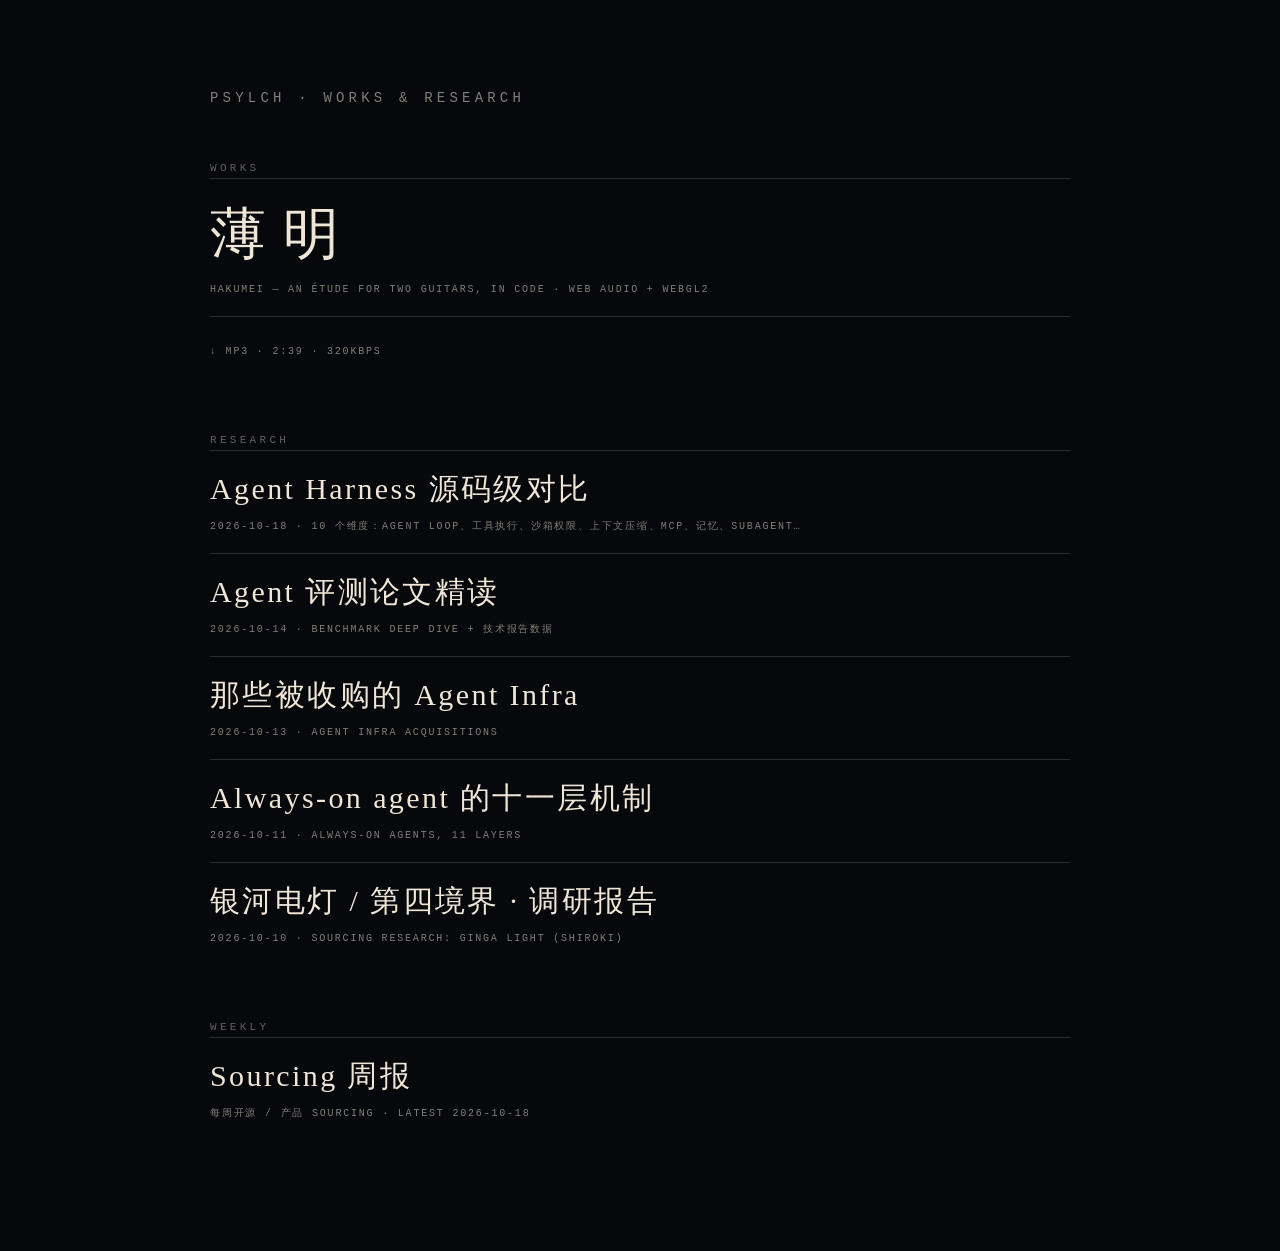
==== index.html @ 9411a04f "Add research index to homepage" ====
<!DOCTYPE html>
<html lang="zh"><head><meta charset="utf-8"><meta name="viewport" content="width=device-width,initial-scale=1">
<title>psylch</title>
<style>
html,body{margin:0;min-height:100%;background:#07080b;color:#efe6d8;font-family:"Hiragino Mincho ProN","Noto Serif JP","Noto Serif SC",Georgia,serif}
main{max-width:860px;margin:0 auto;padding:10vh 8vw 12vh;display:grid;gap:56px}
h1{margin:0;font-weight:300;letter-spacing:.3em;font-size:14px;font-family:ui-monospace,Menlo,monospace;color:#efe6d888}
h2{margin:0 0 4px;font-weight:300;letter-spacing:.3em;font-size:11px;font-family:ui-monospace,Menlo,monospace;color:#efe6d866;text-transform:uppercase}
a{color:inherit;text-decoration:none;display:block;border-top:1px solid #efe6d82a;padding:18px 0}
a b{font-weight:300;font-size:clamp(20px,3vw,30px);letter-spacing:.08em}
a.big b{font-size:clamp(32px,5vw,56px);letter-spacing:.3em}
a span{display:block;margin-top:8px;font:10px/1.7 ui-monospace,Menlo,monospace;letter-spacing:.18em;text-transform:uppercase;color:#efe6d888}
a:hover b{color:#fff}
#more:empty{display:none}
</style></head><body><main>
<h1>PSYLCH · WORKS &amp; RESEARCH</h1>

<section>
<h2>Works</h2>
<a class="big" href="hakumei/"><b>薄明</b><span>hakumei — an étude for two guitars, in code · web audio + webgl2</span></a>
<a href="hakumei/hakumei.mp3"><span>↓ mp3 · 2:39 · 320kbps</span></a>
</section>

<section>
<h2>Research</h2>
<a href="harness-source-compare/"><b>Agent Harness 源码级对比</b><span>2026-10-18 · 10 个维度：agent loop、工具执行、沙箱权限、上下文压缩、MCP、记忆、subagent…</span></a>
<a href="bench-deepdive/"><b>Agent 评测论文精读</b><span>2026-10-14 · benchmark deep dive + 技术报告数据</span></a>
<a href="agent-infra-acquired/"><b>那些被收购的 Agent Infra</b><span>2026-10-13 · agent infra acquisitions</span></a>
<a href="always-on-agents/"><b>Always-on agent 的十一层机制</b><span>2026-10-11 · always-on agents, 11 layers</span></a>
<a href="sourcing-ginga-light/"><b>银河电灯 / 第四境界 · 调研报告</b><span>2026-10-10 · sourcing research: Ginga Light (Shiroki)</span></a>
</section>

<section>
<h2>Weekly</h2>
<a href="sourcing/"><b>Sourcing 周报</b><span>每周开源 / 产品 sourcing · latest 2026-10-18</span></a>
</section>

<section id="more-wrap" hidden>
<h2>New · auto-listed</h2>
<div id="more"></div>
</section>
</main>
<script>
// 自动补列：任何开了 GitHub Pages、但上面还没写进目录的新仓库，会出现在 "New" 一栏
(async()=>{try{
 const known=new Set([...document.querySelectorAll('main a')].map(a=>a.getAttribute('href').split('/')[0]).concat(['psylch.github.io']));
 const r=await fetch('https://api.github.com/users/psylch/repos?per_page=100&sort=pushed');if(!r.ok)return;
 const repos=(await r.json()).filter(x=>x.has_pages&&!known.has(x.name));
 if(!repos.length)return;const box=document.getElementById('more');
 for(const x of repos){const a=document.createElement('a');a.href=x.name+'/';
  a.innerHTML='<b></b><span></span>';a.querySelector('b').textContent=x.description||x.name;
  a.querySelector('span').textContent=x.pushed_at.slice(0,10)+' · '+x.name;box.appendChild(a);}
 document.getElementById('more-wrap').hidden=false;
}catch(e){}})();
</script>
</body></html>
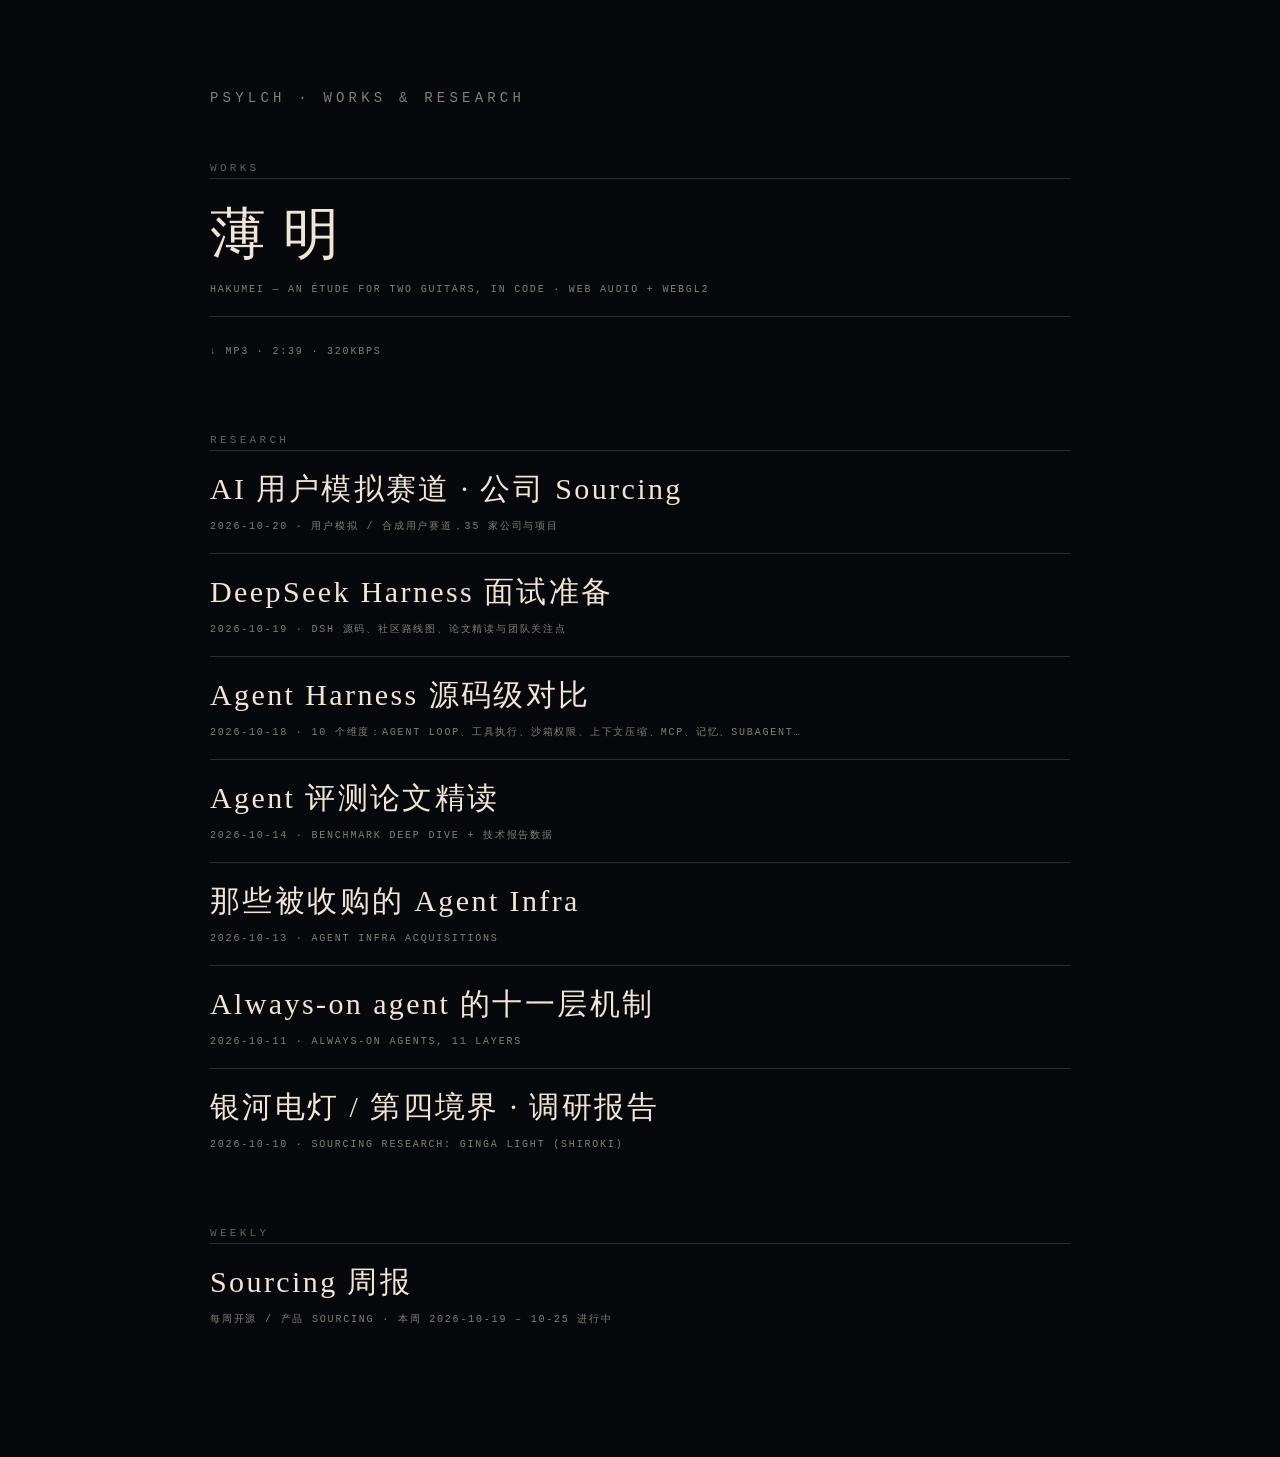
==== commit 4698c78d: "index: add dsh-interview-prep, sourcing-user-simulation; weekly -> rising-projects" ====
--- a/index.html
+++ b/index.html
@@ -23,6 +23,8 @@
 
 <section>
 <h2>Research</h2>
+<a href="sourcing-user-simulation/"><b>AI 用户模拟赛道 · 公司 Sourcing</b><span>2026-10-20 · 用户模拟 / 合成用户赛道，35 家公司与项目</span></a>
+<a href="dsh-interview-prep/"><b>DeepSeek Harness 面试准备</b><span>2026-10-19 · dsh 源码、社区路线图、论文精读与团队关注点</span></a>
 <a href="harness-source-compare/"><b>Agent Harness 源码级对比</b><span>2026-10-18 · 10 个维度：agent loop、工具执行、沙箱权限、上下文压缩、MCP、记忆、subagent…</span></a>
 <a href="bench-deepdive/"><b>Agent 评测论文精读</b><span>2026-10-14 · benchmark deep dive + 技术报告数据</span></a>
 <a href="agent-infra-acquired/"><b>那些被收购的 Agent Infra</b><span>2026-10-13 · agent infra acquisitions</span></a>
@@ -32,7 +34,7 @@
 
 <section>
 <h2>Weekly</h2>
-<a href="sourcing/"><b>Sourcing 周报</b><span>每周开源 / 产品 sourcing · latest 2026-10-18</span></a>
+<a href="rising-projects/"><b>Sourcing 周报</b><span>每周开源 / 产品 sourcing · 本周 2026-10-19 – 10-25 进行中</span></a>
 </section>
 
 <section id="more-wrap" hidden>
@@ -43,7 +45,7 @@
 <script>
 // 自动补列：任何开了 GitHub Pages、但上面还没写进目录的新仓库，会出现在 "New" 一栏
 (async()=>{try{
- const known=new Set([...document.querySelectorAll('main a')].map(a=>a.getAttribute('href').split('/')[0]).concat(['psylch.github.io']));
+ const known=new Set([...document.querySelectorAll('main a')].map(a=>a.getAttribute('href').split('/')[0]).concat(['psylch.github.io','sourcing']));
  const r=await fetch('https://api.github.com/users/psylch/repos?per_page=100&sort=pushed');if(!r.ok)return;
  const repos=(await r.json()).filter(x=>x.has_pages&&!known.has(x.name));
  if(!repos.length)return;const box=document.getElementById('more');
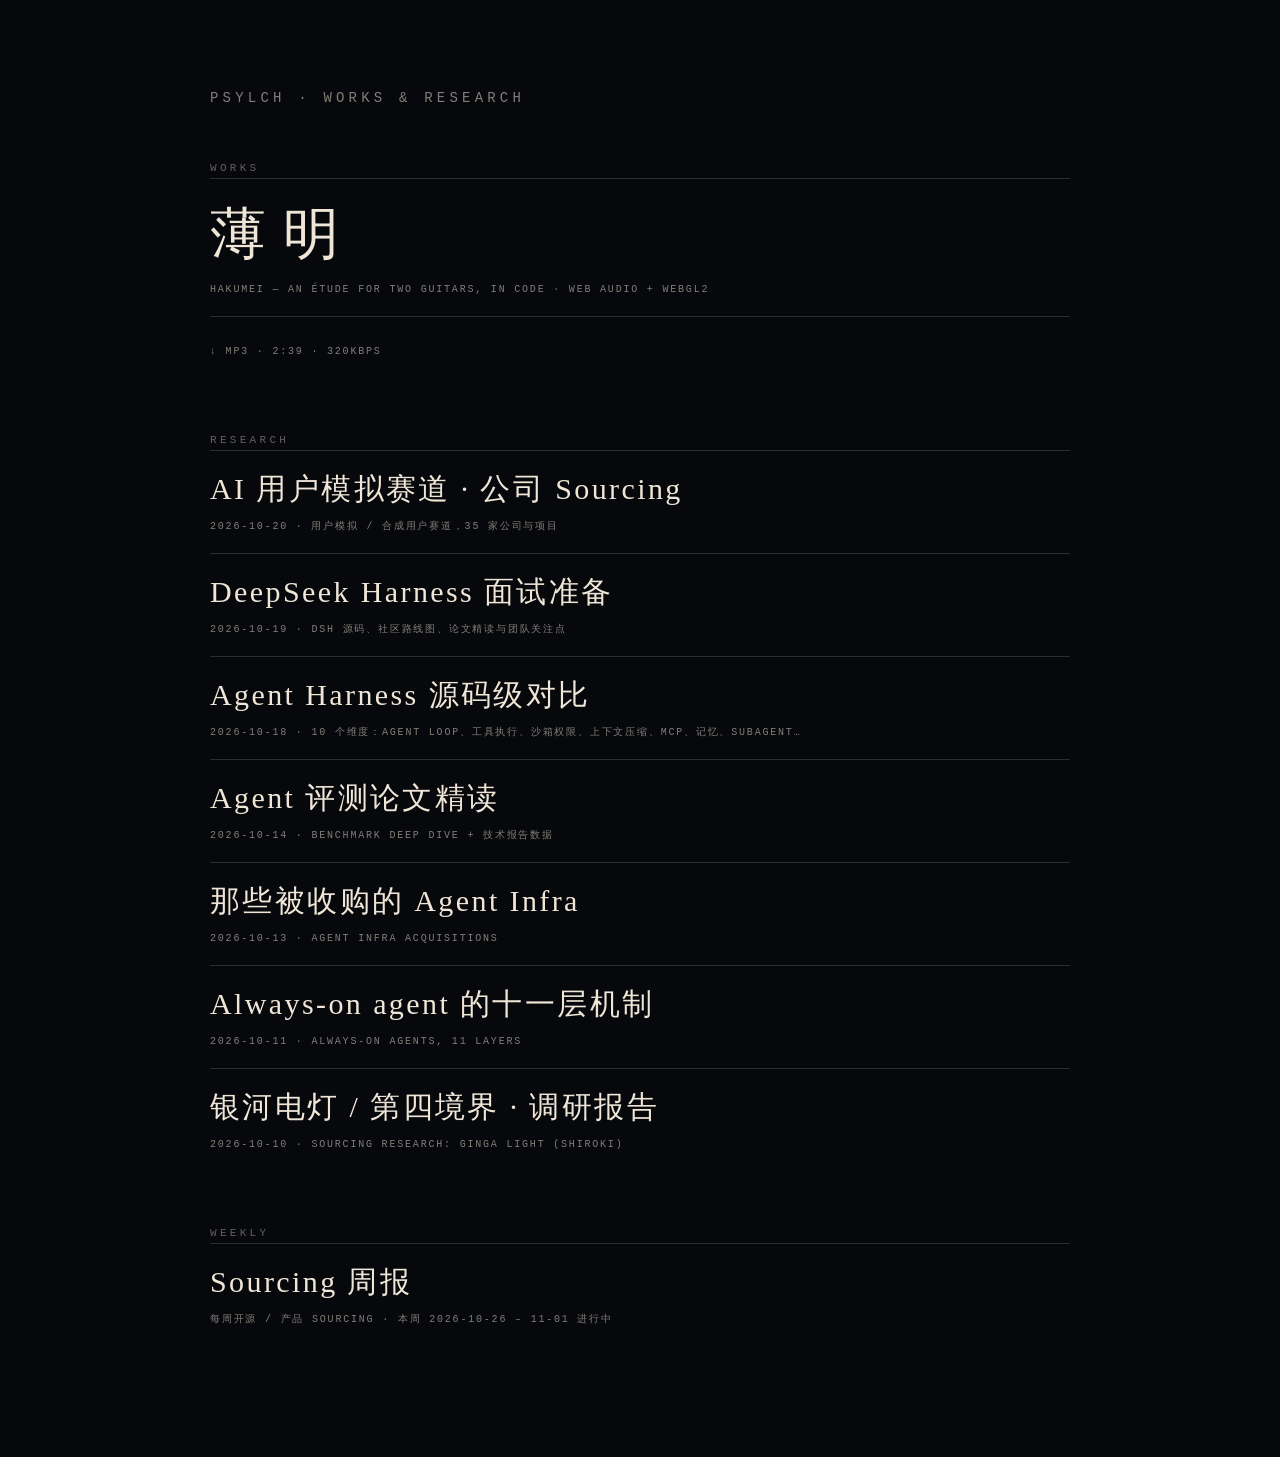
==== commit 515e6e2f: "index: weekly -> 2026-10-26 – 11-01" ====
--- a/index.html
+++ b/index.html
@@ -34,7 +34,7 @@
 
 <section>
 <h2>Weekly</h2>
-<a href="rising-projects/"><b>Sourcing 周报</b><span>每周开源 / 产品 sourcing · 本周 2026-10-19 – 10-25 进行中</span></a>
+<a href="rising-projects/"><b>Sourcing 周报</b><span>每周开源 / 产品 sourcing · 本周 2026-10-26 – 11-01 进行中</span></a>
 </section>
 
 <section id="more-wrap" hidden>
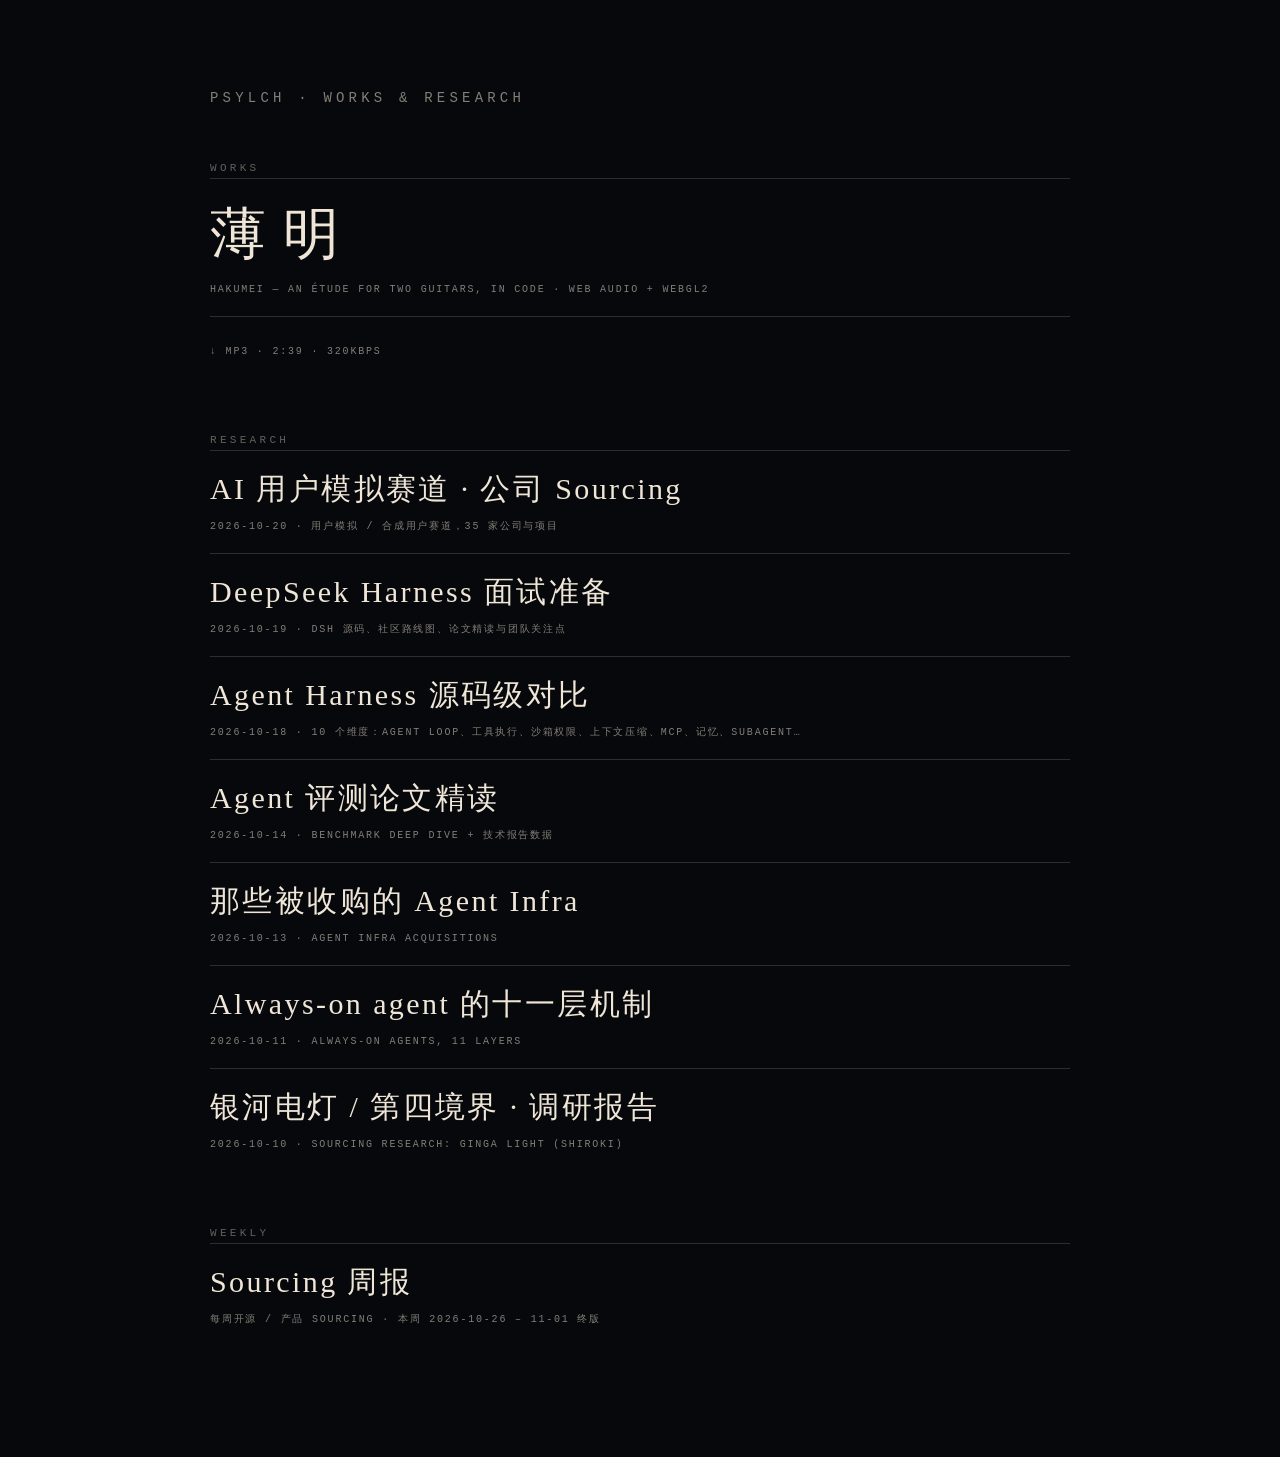
==== commit d19f4253: "index: weekly 2026-10-26 – 11-01 → 终版" ====
--- a/index.html
+++ b/index.html
@@ -34,7 +34,7 @@
 
 <section>
 <h2>Weekly</h2>
-<a href="rising-projects/"><b>Sourcing 周报</b><span>每周开源 / 产品 sourcing · 本周 2026-10-26 – 11-01 进行中</span></a>
+<a href="rising-projects/"><b>Sourcing 周报</b><span>每周开源 / 产品 sourcing · 本周 2026-10-26 – 11-01 终版</span></a>
 </section>
 
 <section id="more-wrap" hidden>
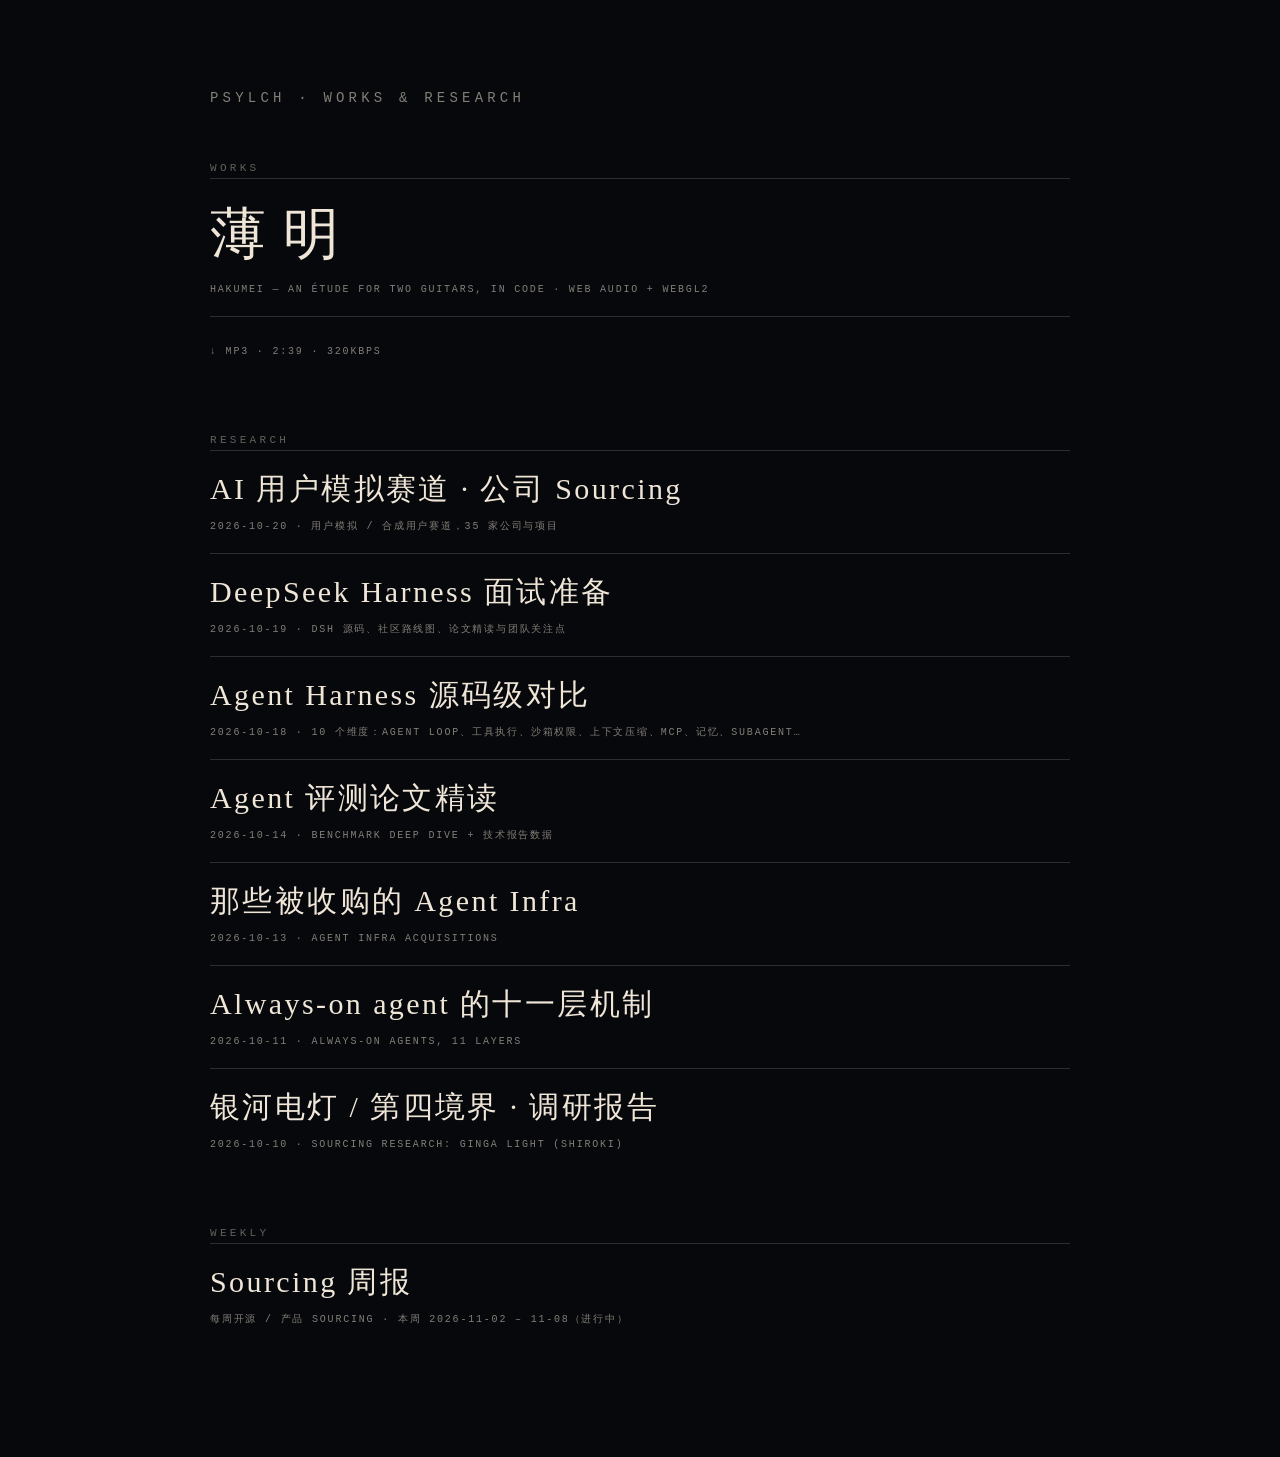
==== commit cb1e97a6: "index: weekly 2026-11-02 – 11-08（进行中） Sync rising-projects span to current sourcing week; Research/W" ====
--- a/index.html
+++ b/index.html
@@ -34,7 +34,7 @@
 
 <section>
 <h2>Weekly</h2>
-<a href="rising-projects/"><b>Sourcing 周报</b><span>每周开源 / 产品 sourcing · 本周 2026-10-26 – 11-01 终版</span></a>
+<a href="rising-projects/"><b>Sourcing 周报</b><span>每周开源 / 产品 sourcing · 本周 2026-11-02 – 11-08（进行中）</span></a>
 </section>
 
 <section id="more-wrap" hidden>
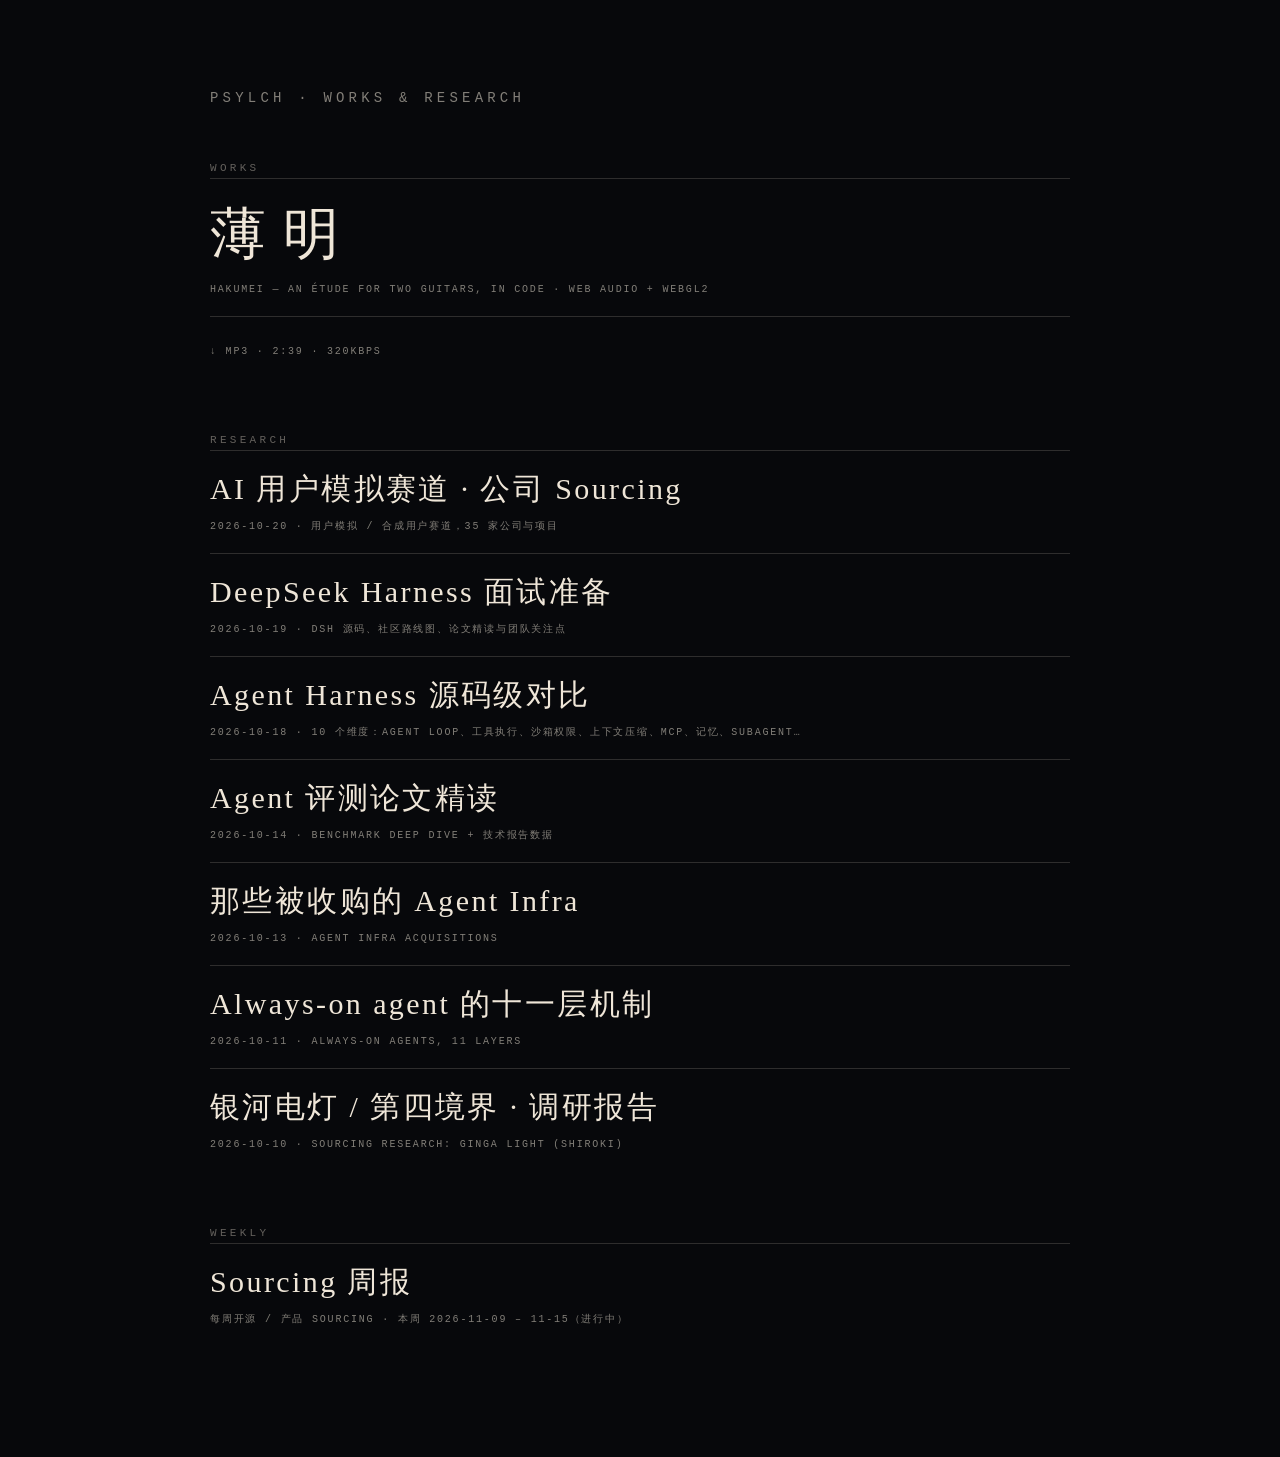
==== commit dd01617c: "更新 Sourcing 周报周期" ====
--- a/index.html
+++ b/index.html
@@ -34,7 +34,7 @@
 
 <section>
 <h2>Weekly</h2>
-<a href="rising-projects/"><b>Sourcing 周报</b><span>每周开源 / 产品 sourcing · 本周 2026-11-02 – 11-08（进行中）</span></a>
+<a href="rising-projects/"><b>Sourcing 周报</b><span>每周开源 / 产品 sourcing · 本周 2026-11-09 – 11-15（进行中）</span></a>
 </section>
 
 <section id="more-wrap" hidden>
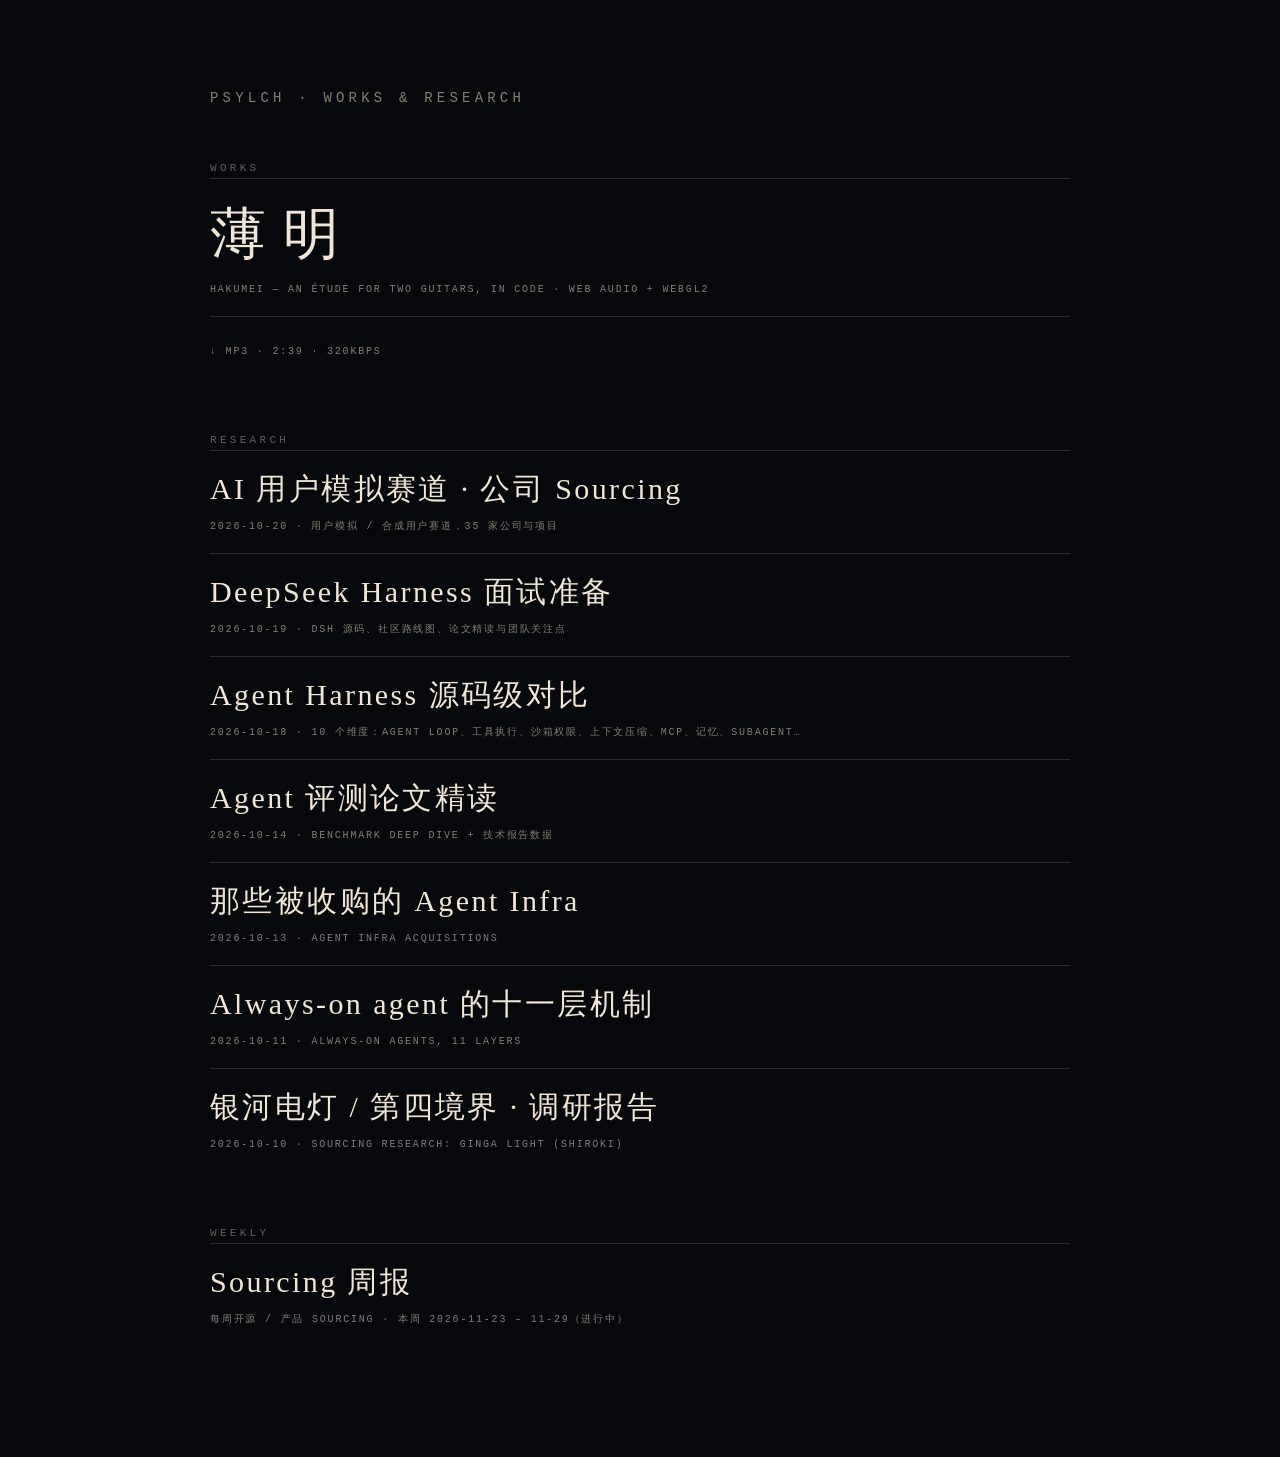
==== commit 146e5287: "index: weekly 周报日期更新到 11-23 – 11-29" ====
--- a/index.html
+++ b/index.html
@@ -34,7 +34,7 @@
 
 <section>
 <h2>Weekly</h2>
-<a href="rising-projects/"><b>Sourcing 周报</b><span>每周开源 / 产品 sourcing · 本周 2026-11-09 – 11-15（进行中）</span></a>
+<a href="rising-projects/"><b>Sourcing 周报</b><span>每周开源 / 产品 sourcing · 本周 2026-11-23 – 11-29（进行中）</span></a>
 </section>
 
 <section id="more-wrap" hidden>
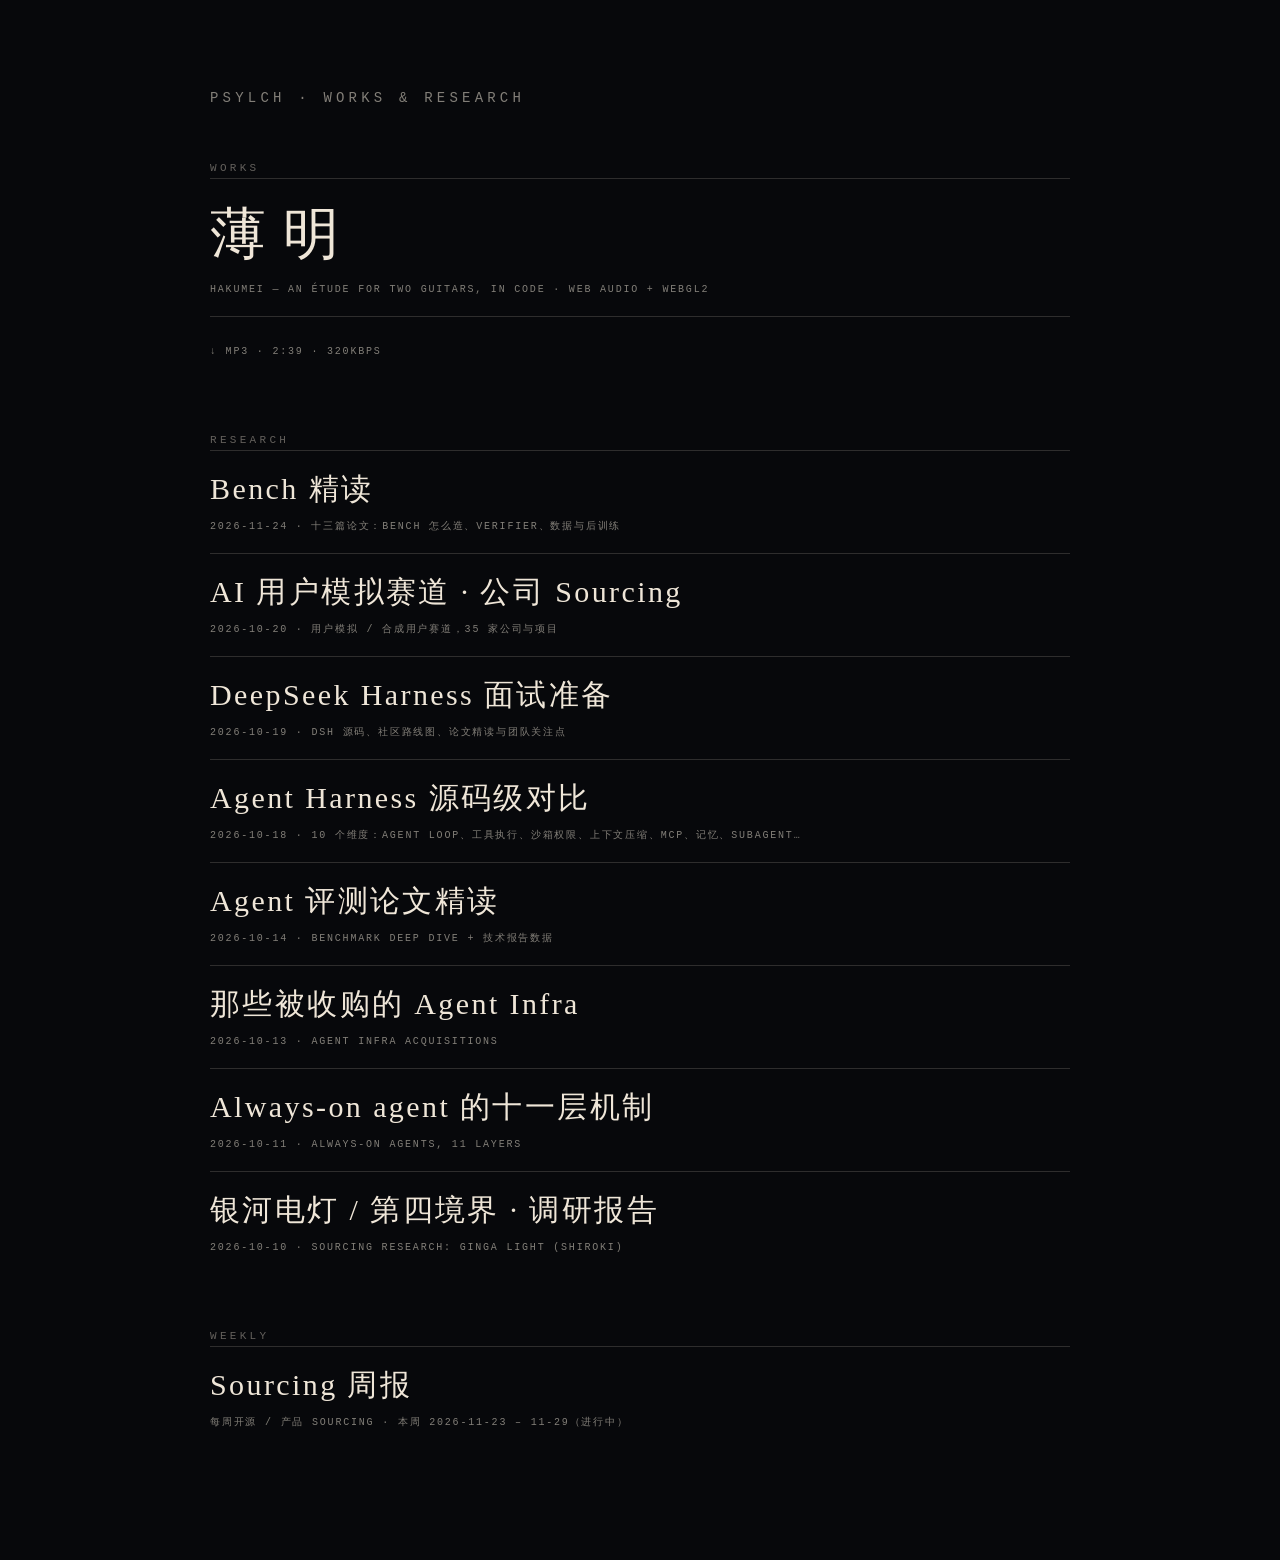
==== commit 3b1b7897: "index: add bench-reading" ====
--- a/index.html
+++ b/index.html
@@ -23,6 +23,7 @@
 
 <section>
 <h2>Research</h2>
+<a href="bench-reading/"><b>Bench 精读</b><span>2026-11-24 · 十三篇论文：bench 怎么造、verifier、数据与后训练</span></a>
 <a href="sourcing-user-simulation/"><b>AI 用户模拟赛道 · 公司 Sourcing</b><span>2026-10-20 · 用户模拟 / 合成用户赛道，35 家公司与项目</span></a>
 <a href="dsh-interview-prep/"><b>DeepSeek Harness 面试准备</b><span>2026-10-19 · dsh 源码、社区路线图、论文精读与团队关注点</span></a>
 <a href="harness-source-compare/"><b>Agent Harness 源码级对比</b><span>2026-10-18 · 10 个维度：agent loop、工具执行、沙箱权限、上下文压缩、MCP、记忆、subagent…</span></a>
